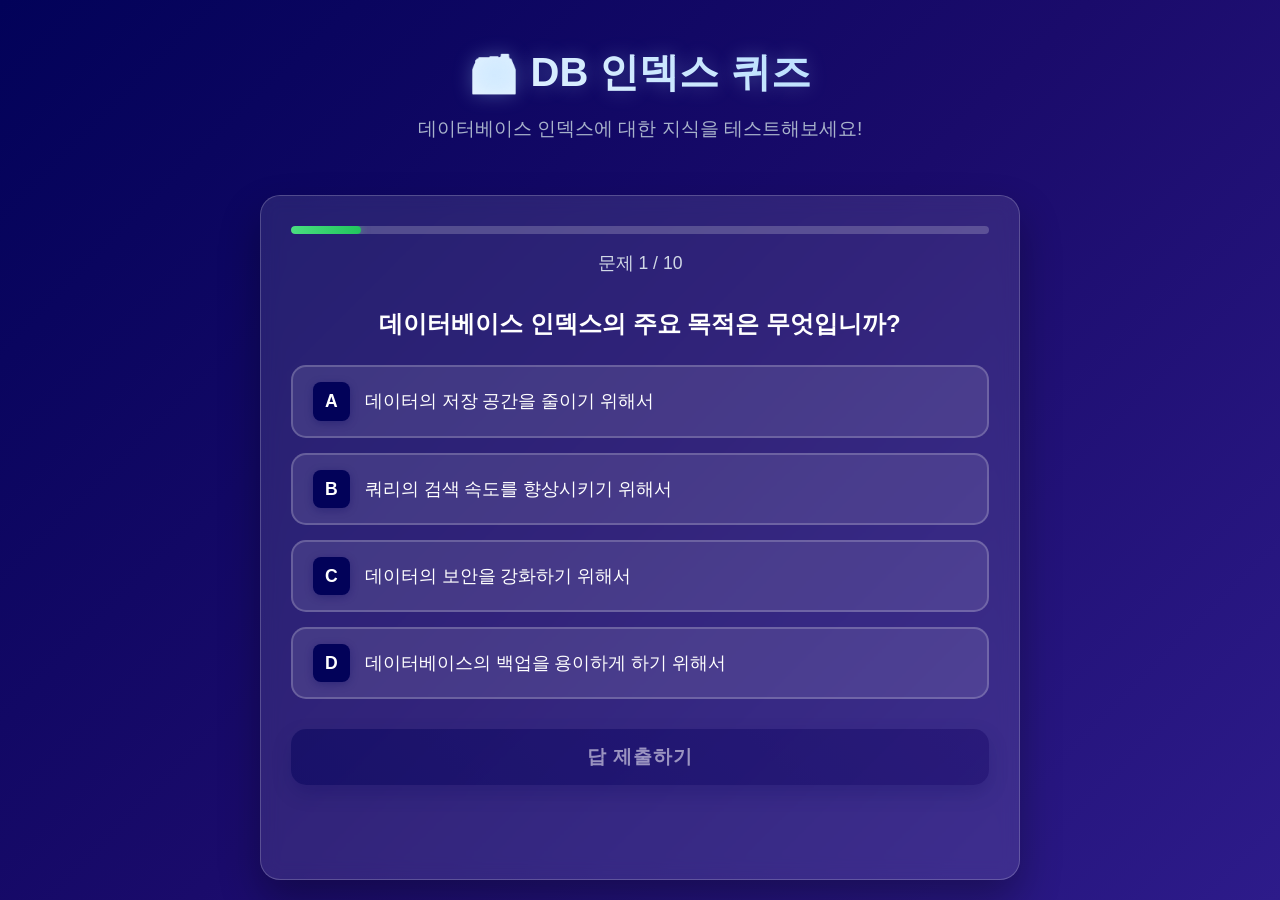
==== index.html @ 5eb00965 "Create DB index quiz web application with HTML, CSS, and JavaScript Co-authored-by: indexquizprod <i" ====
<!DOCTYPE html>
<html lang="ko">
<head>
    <meta charset="UTF-8">
    <meta name="viewport" content="width=device-width, initial-scale=1.0">
    <title>DB 인덱스 퀴즈</title>
    <link rel="stylesheet" href="style.css">
</head>
<body>
    <div class="container">
        <header>
            <h1>🗃️ DB 인덱스 퀴즈</h1>
            <p>데이터베이스 인덱스에 대한 지식을 테스트해보세요!</p>
        </header>

        <div class="quiz-container" id="quizContainer">
            <div class="quiz-header">
                <div class="progress-bar">
                    <div class="progress" id="progress"></div>
                </div>
                <p class="question-number">
                    문제 <span id="currentQuestion">1</span> / <span id="totalQuestions">10</span>
                </p>
            </div>

            <div class="question-container">
                <h2 id="questionText">질문이 여기에 표시됩니다...</h2>
                
                <div class="options" id="optionsContainer">
                    <!-- 선택지들이 동적으로 추가됩니다 -->
                </div>
                
                <button class="submit-btn" id="submitBtn" onclick="submitAnswer()">답 제출하기</button>
            </div>

            <div class="result-container" id="resultContainer" style="display: none;">
                <div class="result-message" id="resultMessage"></div>
                <div class="explanation" id="explanation"></div>
                <button class="next-btn" id="nextBtn" onclick="nextQuestion()">다음 문제</button>
            </div>
        </div>

        <div class="final-result" id="finalResult" style="display: none;">
            <h2>🎉 퀴즈 완료!</h2>
            <div class="score">
                <p>총 점수: <span id="finalScore">0</span> / <span id="finalTotal">10</span></p>
                <p class="score-percentage" id="scorePercentage">0%</p>
            </div>
            <button class="restart-btn" onclick="restartQuiz()">다시 시작</button>
        </div>
    </div>

    <script src="script.js"></script>
</body>
</html>
---- style.css ----
* {
    margin: 0;
    padding: 0;
    box-sizing: border-box;
}

body {
    font-family: 'Segoe UI', Tahoma, Geneva, Verdana, sans-serif;
    background: linear-gradient(135deg, #020259 0%, #1a0b6b 50%, #2d1b8a 100%);
    min-height: 100vh;
    color: #ffffff;
    line-height: 1.6;
}

.container {
    max-width: 800px;
    margin: 0 auto;
    padding: 20px;
    min-height: 100vh;
    display: flex;
    flex-direction: column;
}

header {
    text-align: center;
    margin-bottom: 30px;
    padding: 20px;
}

header h1 {
    font-size: 2.5rem;
    margin-bottom: 10px;
    background: linear-gradient(45deg, #ffffff, #a8d8ff);
    -webkit-background-clip: text;
    -webkit-text-fill-color: transparent;
    background-clip: text;
    text-shadow: 0 0 20px rgba(168, 216, 255, 0.3);
}

header p {
    font-size: 1.2rem;
    color: #b8c5d6;
    opacity: 0.9;
}

.quiz-container {
    background: rgba(255, 255, 255, 0.1);
    backdrop-filter: blur(10px);
    border-radius: 20px;
    padding: 30px;
    box-shadow: 0 20px 40px rgba(0, 0, 0, 0.3);
    border: 1px solid rgba(255, 255, 255, 0.2);
    flex: 1;
}

.quiz-header {
    margin-bottom: 30px;
}

.progress-bar {
    width: 100%;
    height: 8px;
    background: rgba(255, 255, 255, 0.2);
    border-radius: 4px;
    overflow: hidden;
    margin-bottom: 15px;
}

.progress {
    height: 100%;
    background: linear-gradient(90deg, #4ade80, #22c55e);
    border-radius: 4px;
    transition: width 0.3s ease;
    box-shadow: 0 0 10px rgba(74, 222, 128, 0.5);
}

.question-number {
    text-align: center;
    font-size: 1.1rem;
    color: #d1d9e6;
}

.question-container h2 {
    font-size: 1.5rem;
    margin-bottom: 25px;
    color: #ffffff;
    text-align: center;
    line-height: 1.4;
}

.options {
    margin-bottom: 30px;
}

.option {
    background: rgba(255, 255, 255, 0.1);
    border: 2px solid rgba(255, 255, 255, 0.2);
    border-radius: 15px;
    padding: 15px 20px;
    margin-bottom: 15px;
    cursor: pointer;
    transition: all 0.3s ease;
    display: flex;
    align-items: center;
    font-size: 1.1rem;
}

.option:hover {
    background: rgba(255, 255, 255, 0.2);
    border-color: rgba(255, 255, 255, 0.4);
    transform: translateY(-2px);
    box-shadow: 0 8px 25px rgba(0, 0, 0, 0.2);
}

.option.selected {
    background: rgba(74, 222, 128, 0.2);
    border-color: #4ade80;
    box-shadow: 0 0 20px rgba(74, 222, 128, 0.3);
}

.option.correct {
    background: rgba(34, 197, 94, 0.3);
    border-color: #22c55e;
    box-shadow: 0 0 20px rgba(34, 197, 94, 0.4);
}

.option.incorrect {
    background: rgba(239, 68, 68, 0.3);
    border-color: #ef4444;
    box-shadow: 0 0 20px rgba(239, 68, 68, 0.4);
}

.option.disabled {
    cursor: not-allowed;
    opacity: 0.6;
}

.option-label {
    font-weight: bold;
    margin-right: 15px;
    background: #020259;
    color: white;
    padding: 5px 12px;
    border-radius: 8px;
    min-width: 35px;
    text-align: center;
    box-shadow: 0 2px 8px rgba(2, 2, 89, 0.3);
}

.submit-btn, .next-btn, .restart-btn {
    width: 100%;
    padding: 15px;
    font-size: 1.2rem;
    font-weight: bold;
    border: none;
    border-radius: 15px;
    cursor: pointer;
    transition: all 0.3s ease;
    text-transform: uppercase;
    letter-spacing: 1px;
}

.submit-btn {
    background: linear-gradient(45deg, #020259, #1a0b6b);
    color: white;
    box-shadow: 0 8px 20px rgba(2, 2, 89, 0.4);
}

.submit-btn:hover {
    transform: translateY(-2px);
    box-shadow: 0 12px 30px rgba(2, 2, 89, 0.6);
}

.submit-btn:disabled {
    opacity: 0.5;
    cursor: not-allowed;
    transform: none;
}

.next-btn {
    background: linear-gradient(45deg, #4ade80, #22c55e);
    color: #020259;
    box-shadow: 0 8px 20px rgba(74, 222, 128, 0.4);
}

.next-btn:hover {
    transform: translateY(-2px);
    box-shadow: 0 12px 30px rgba(74, 222, 128, 0.6);
}

.restart-btn {
    background: linear-gradient(45deg, #f59e0b, #d97706);
    color: white;
    box-shadow: 0 8px 20px rgba(245, 158, 11, 0.4);
}

.restart-btn:hover {
    transform: translateY(-2px);
    box-shadow: 0 12px 30px rgba(245, 158, 11, 0.6);
}

.result-container {
    text-align: center;
    animation: fadeIn 0.5s ease;
}

.result-message {
    font-size: 1.5rem;
    font-weight: bold;
    margin-bottom: 20px;
    padding: 20px;
    border-radius: 15px;
    backdrop-filter: blur(10px);
}

.result-message.correct {
    background: rgba(34, 197, 94, 0.2);
    border: 2px solid #22c55e;
    color: #4ade80;
    box-shadow: 0 0 20px rgba(34, 197, 94, 0.3);
}

.result-message.incorrect {
    background: rgba(239, 68, 68, 0.2);
    border: 2px solid #ef4444;
    color: #fca5a5;
    box-shadow: 0 0 20px rgba(239, 68, 68, 0.3);
}

.explanation {
    background: rgba(255, 255, 255, 0.1);
    border-radius: 15px;
    padding: 20px;
    margin-bottom: 25px;
    text-align: left;
    line-height: 1.6;
    border: 1px solid rgba(255, 255, 255, 0.2);
}

.explanation h3 {
    color: #a8d8ff;
    margin-bottom: 10px;
    font-size: 1.2rem;
}

.final-result {
    text-align: center;
    animation: fadeIn 0.5s ease;
}

.final-result h2 {
    font-size: 2.2rem;
    margin-bottom: 30px;
    background: linear-gradient(45deg, #4ade80, #22c55e);
    -webkit-background-clip: text;
    -webkit-text-fill-color: transparent;
    background-clip: text;
}

.score {
    background: rgba(255, 255, 255, 0.1);
    border-radius: 20px;
    padding: 30px;
    margin-bottom: 30px;
    backdrop-filter: blur(10px);
    border: 1px solid rgba(255, 255, 255, 0.2);
}

.score p {
    font-size: 1.5rem;
    margin-bottom: 15px;
}

.score-percentage {
    font-size: 3rem !important;
    font-weight: bold;
    background: linear-gradient(45deg, #4ade80, #22c55e);
    -webkit-background-clip: text;
    -webkit-text-fill-color: transparent;
    background-clip: text;
    text-shadow: 0 0 20px rgba(74, 222, 128, 0.3);
}

@keyframes fadeIn {
    from {
        opacity: 0;
        transform: translateY(20px);
    }
    to {
        opacity: 1;
        transform: translateY(0);
    }
}

/* 반응형 디자인 */
@media (max-width: 768px) {
    .container {
        padding: 15px;
    }
    
    header h1 {
        font-size: 2rem;
    }
    
    .quiz-container {
        padding: 20px;
    }
    
    .option {
        padding: 12px 15px;
        font-size: 1rem;
    }
    
    .option-label {
        padding: 4px 10px;
        min-width: 30px;
        font-size: 0.9rem;
    }
    
    .submit-btn, .next-btn, .restart-btn {
        font-size: 1.1rem;
        padding: 12px;
    }
}
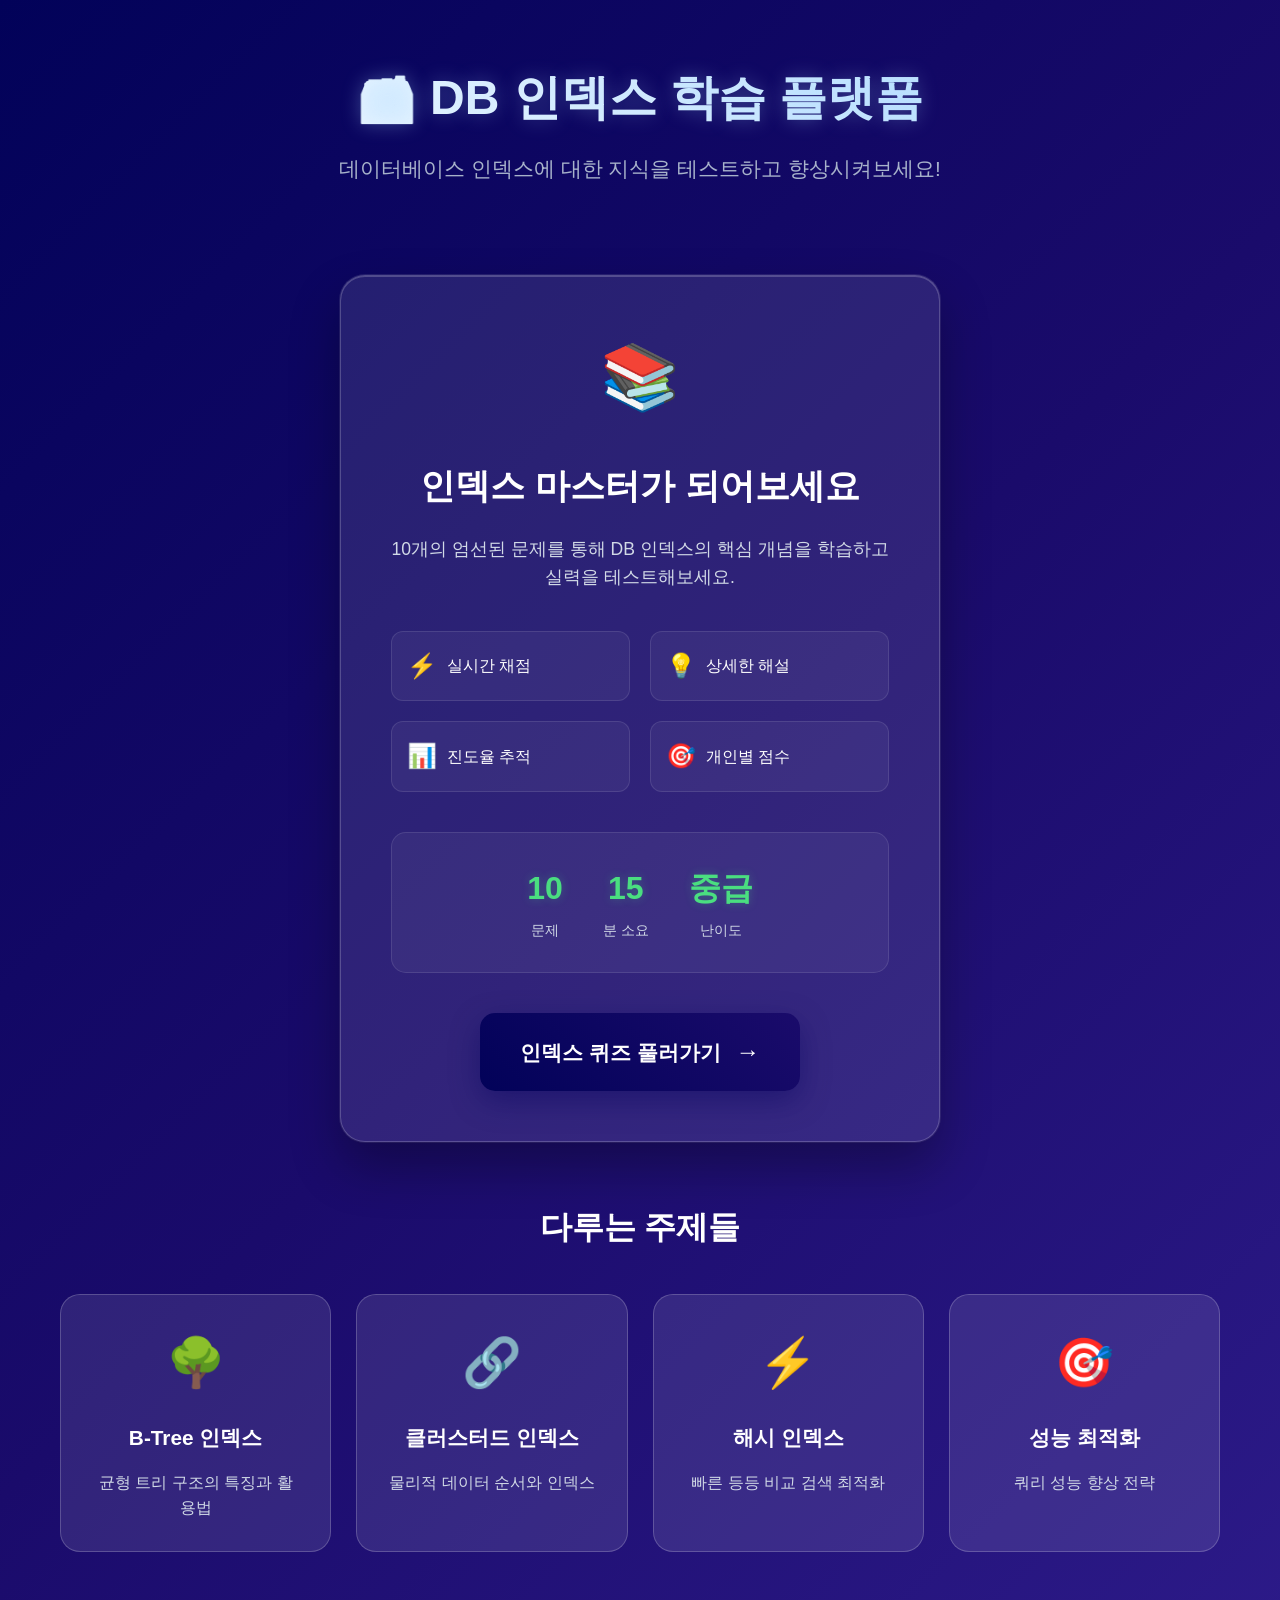
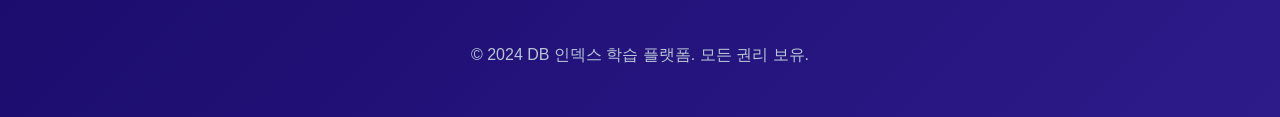
==== commit df0b64a2: "Refactor homepage, add quiz features, and improve UI/UX design Co-authored-by: indexquizprod <indexq" ====
--- a/index.html
+++ b/index.html
@@ -1,55 +1,98 @@
 <!DOCTYPE html>
-<html lang="ko">
+<html lang="ko" xmlns:th="http://www.thymeleaf.org">
 <head>
     <meta charset="UTF-8">
     <meta name="viewport" content="width=device-width, initial-scale=1.0">
-    <title>DB 인덱스 퀴즈</title>
-    <link rel="stylesheet" href="style.css">
+    <title>DB 인덱스 퀴즈 사이트</title>
+    <link rel="stylesheet" href="home-style.css">
 </head>
 <body>
     <div class="container">
         <header>
-            <h1>🗃️ DB 인덱스 퀴즈</h1>
-            <p>데이터베이스 인덱스에 대한 지식을 테스트해보세요!</p>
+            <h1>🗃️ DB 인덱스 학습 플랫폼</h1>
+            <p>데이터베이스 인덱스에 대한 지식을 테스트하고 향상시켜보세요!</p>
         </header>
 
-        <div class="quiz-container" id="quizContainer">
-            <div class="quiz-header">
-                <div class="progress-bar">
-                    <div class="progress" id="progress"></div>
+        <div class="main-content">
+            <div class="hero-section">
+                <div class="hero-card">
+                    <div class="icon">📚</div>
+                    <h2>인덱스 마스터가 되어보세요</h2>
+                    <p>10개의 엄선된 문제를 통해 DB 인덱스의 핵심 개념을 학습하고 실력을 테스트해보세요.</p>
+                    
+                    <div class="features">
+                        <div class="feature">
+                            <span class="feature-icon">⚡</span>
+                            <span>실시간 채점</span>
+                        </div>
+                        <div class="feature">
+                            <span class="feature-icon">💡</span>
+                            <span>상세한 해설</span>
+                        </div>
+                        <div class="feature">
+                            <span class="feature-icon">📊</span>
+                            <span>진도율 추적</span>
+                        </div>
+                        <div class="feature">
+                            <span class="feature-icon">🎯</span>
+                            <span>개인별 점수</span>
+                        </div>
+                    </div>
+
+                    <div class="quiz-info">
+                        <div class="info-item">
+                            <strong th:text="${totalQuestions ?: 10}">10</strong>
+                            <span>문제</span>
+                        </div>
+                        <div class="info-item">
+                            <strong>15</strong>
+                            <span>분 소요</span>
+                        </div>
+                        <div class="info-item">
+                            <strong>중급</strong>
+                            <span>난이도</span>
+                        </div>
+                    </div>
+
+                    <a href="quiz.html" class="start-quiz-btn">
+                        <span>인덱스 퀴즈 풀러가기</span>
+                        <span class="btn-arrow">→</span>
+                    </a>
                 </div>
-                <p class="question-number">
-                    문제 <span id="currentQuestion">1</span> / <span id="totalQuestions">10</span>
-                </p>
             </div>
 
-            <div class="question-container">
-                <h2 id="questionText">질문이 여기에 표시됩니다...</h2>
-                
-                <div class="options" id="optionsContainer">
-                    <!-- 선택지들이 동적으로 추가됩니다 -->
+            <div class="topics-section">
+                <h3>다루는 주제들</h3>
+                <div class="topics-grid">
+                    <div class="topic-card">
+                        <div class="topic-icon">🌳</div>
+                        <h4>B-Tree 인덱스</h4>
+                        <p>균형 트리 구조의 특징과 활용법</p>
+                    </div>
+                    <div class="topic-card">
+                        <div class="topic-icon">🔗</div>
+                        <h4>클러스터드 인덱스</h4>
+                        <p>물리적 데이터 순서와 인덱스</p>
+                    </div>
+                    <div class="topic-card">
+                        <div class="topic-icon">⚡</div>
+                        <h4>해시 인덱스</h4>
+                        <p>빠른 등등 비교 검색 최적화</p>
+                    </div>
+                    <div class="topic-card">
+                        <div class="topic-icon">🎯</div>
+                        <h4>성능 최적화</h4>
+                        <p>쿼리 성능 향상 전략</p>
+                    </div>
                 </div>
-                
-                <button class="submit-btn" id="submitBtn" onclick="submitAnswer()">답 제출하기</button>
-            </div>
-
-            <div class="result-container" id="resultContainer" style="display: none;">
-                <div class="result-message" id="resultMessage"></div>
-                <div class="explanation" id="explanation"></div>
-                <button class="next-btn" id="nextBtn" onclick="nextQuestion()">다음 문제</button>
             </div>
         </div>
 
-        <div class="final-result" id="finalResult" style="display: none;">
-            <h2>🎉 퀴즈 완료!</h2>
-            <div class="score">
-                <p>총 점수: <span id="finalScore">0</span> / <span id="finalTotal">10</span></p>
-                <p class="score-percentage" id="scorePercentage">0%</p>
-            </div>
-            <button class="restart-btn" onclick="restartQuiz()">다시 시작</button>
-        </div>
+        <footer>
+            <p>© 2024 DB 인덱스 학습 플랫폼. 모든 권리 보유.</p>
+        </footer>
     </div>
 
-    <script src="script.js"></script>
+    <script src="home-script.js"></script>
 </body>
 </html>
--- a/home-style.css
+++ b/home-style.css
@@ -0,0 +1,415 @@
+* {
+    margin: 0;
+    padding: 0;
+    box-sizing: border-box;
+}
+
+body {
+    font-family: 'Segoe UI', Tahoma, Geneva, Verdana, sans-serif;
+    background: linear-gradient(135deg, #020259 0%, #1a0b6b 50%, #2d1b8a 100%);
+    min-height: 100vh;
+    color: #ffffff;
+    line-height: 1.6;
+}
+
+.container {
+    max-width: 1200px;
+    margin: 0 auto;
+    padding: 20px;
+    min-height: 100vh;
+    display: flex;
+    flex-direction: column;
+}
+
+header {
+    text-align: center;
+    margin-bottom: 50px;
+    padding: 40px 20px;
+    animation: fadeInDown 1s ease;
+}
+
+header h1 {
+    font-size: 3rem;
+    margin-bottom: 15px;
+    background: linear-gradient(45deg, #ffffff, #a8d8ff);
+    -webkit-background-clip: text;
+    -webkit-text-fill-color: transparent;
+    background-clip: text;
+    text-shadow: 0 0 20px rgba(168, 216, 255, 0.3);
+}
+
+header p {
+    font-size: 1.3rem;
+    color: #b8c5d6;
+    opacity: 0.9;
+}
+
+.main-content {
+    flex: 1;
+    display: flex;
+    flex-direction: column;
+    gap: 60px;
+}
+
+.hero-section {
+    display: flex;
+    justify-content: center;
+    animation: fadeInUp 1s ease 0.3s both;
+}
+
+.hero-card {
+    background: rgba(255, 255, 255, 0.1);
+    backdrop-filter: blur(15px);
+    border-radius: 25px;
+    padding: 50px;
+    max-width: 600px;
+    width: 100%;
+    text-align: center;
+    box-shadow: 
+        0 25px 50px rgba(0, 0, 0, 0.3),
+        0 0 0 1px rgba(255, 255, 255, 0.1),
+        inset 0 1px 0 rgba(255, 255, 255, 0.2);
+    border: 1px solid rgba(255, 255, 255, 0.2);
+    position: relative;
+    overflow: hidden;
+}
+
+.hero-card::before {
+    content: '';
+    position: absolute;
+    top: 0;
+    left: -100%;
+    width: 100%;
+    height: 100%;
+    background: linear-gradient(90deg, transparent, rgba(255, 255, 255, 0.1), transparent);
+    transition: left 0.5s;
+}
+
+.hero-card:hover::before {
+    left: 100%;
+}
+
+.icon {
+    font-size: 4rem;
+    margin-bottom: 30px;
+    animation: bounce 2s infinite;
+}
+
+.hero-card h2 {
+    font-size: 2.2rem;
+    margin-bottom: 20px;
+    color: #ffffff;
+}
+
+.hero-card > p {
+    font-size: 1.1rem;
+    color: #d1d9e6;
+    margin-bottom: 40px;
+}
+
+.features {
+    display: grid;
+    grid-template-columns: repeat(2, 1fr);
+    gap: 20px;
+    margin-bottom: 40px;
+}
+
+.feature {
+    display: flex;
+    align-items: center;
+    gap: 10px;
+    padding: 15px;
+    background: rgba(255, 255, 255, 0.05);
+    border-radius: 12px;
+    border: 1px solid rgba(255, 255, 255, 0.1);
+    transition: all 0.3s ease;
+}
+
+.feature:hover {
+    background: rgba(255, 255, 255, 0.1);
+    transform: translateY(-2px);
+}
+
+.feature-icon {
+    font-size: 1.5rem;
+}
+
+.quiz-info {
+    display: flex;
+    justify-content: center;
+    gap: 40px;
+    margin-bottom: 40px;
+    padding: 30px;
+    background: rgba(255, 255, 255, 0.05);
+    border-radius: 15px;
+    border: 1px solid rgba(255, 255, 255, 0.1);
+}
+
+.info-item {
+    text-align: center;
+    display: flex;
+    flex-direction: column;
+    gap: 5px;
+}
+
+.info-item strong {
+    font-size: 2rem;
+    color: #4ade80;
+    text-shadow: 0 0 10px rgba(74, 222, 128, 0.3);
+}
+
+.info-item span {
+    color: #d1d9e6;
+    font-size: 0.9rem;
+}
+
+.start-quiz-btn {
+    display: inline-flex;
+    align-items: center;
+    gap: 15px;
+    background: linear-gradient(45deg, #020259, #1a0b6b);
+    color: white;
+    text-decoration: none;
+    padding: 20px 40px;
+    border-radius: 15px;
+    font-size: 1.3rem;
+    font-weight: bold;
+    transition: all 0.4s cubic-bezier(0.4, 0, 0.2, 1);
+    box-shadow: 0 10px 30px rgba(2, 2, 89, 0.4);
+    position: relative;
+    overflow: hidden;
+}
+
+.start-quiz-btn::before {
+    content: '';
+    position: absolute;
+    top: 0;
+    left: -100%;
+    width: 100%;
+    height: 100%;
+    background: linear-gradient(90deg, transparent, rgba(255, 255, 255, 0.2), transparent);
+    transition: left 0.5s;
+}
+
+.start-quiz-btn:hover::before {
+    left: 100%;
+}
+
+.start-quiz-btn:hover {
+    transform: translateY(-3px) scale(1.02);
+    box-shadow: 0 15px 40px rgba(2, 2, 89, 0.6);
+}
+
+.btn-arrow {
+    font-size: 1.5rem;
+    transition: transform 0.3s ease;
+}
+
+.start-quiz-btn:hover .btn-arrow {
+    transform: translateX(5px);
+}
+
+.topics-section {
+    animation: fadeInUp 1s ease 0.6s both;
+}
+
+.topics-section h3 {
+    text-align: center;
+    font-size: 2rem;
+    margin-bottom: 40px;
+    color: #ffffff;
+}
+
+.topics-grid {
+    display: grid;
+    grid-template-columns: repeat(auto-fit, minmax(250px, 1fr));
+    gap: 25px;
+}
+
+.topic-card {
+    background: rgba(255, 255, 255, 0.1);
+    backdrop-filter: blur(10px);
+    border-radius: 20px;
+    padding: 30px;
+    text-align: center;
+    border: 1px solid rgba(255, 255, 255, 0.2);
+    transition: all 0.4s cubic-bezier(0.4, 0, 0.2, 1);
+    position: relative;
+    overflow: hidden;
+}
+
+.topic-card::before {
+    content: '';
+    position: absolute;
+    top: 0;
+    left: -100%;
+    width: 100%;
+    height: 100%;
+    background: linear-gradient(90deg, transparent, rgba(255, 255, 255, 0.1), transparent);
+    transition: left 0.5s;
+}
+
+.topic-card:hover::before {
+    left: 100%;
+}
+
+.topic-card:hover {
+    transform: translateY(-5px);
+    background: rgba(255, 255, 255, 0.15);
+    box-shadow: 0 20px 40px rgba(0, 0, 0, 0.2);
+}
+
+.topic-icon {
+    font-size: 3rem;
+    margin-bottom: 20px;
+    animation: float 3s ease-in-out infinite;
+}
+
+.topic-card h4 {
+    font-size: 1.3rem;
+    margin-bottom: 15px;
+    color: #ffffff;
+}
+
+.topic-card p {
+    color: #d1d9e6;
+    font-size: 1rem;
+}
+
+footer {
+    text-align: center;
+    padding: 30px;
+    margin-top: 60px;
+    color: #b8c5d6;
+    opacity: 0.8;
+    animation: fadeIn 1s ease 1s both;
+}
+
+/* 애니메이션 */
+@keyframes fadeInDown {
+    from {
+        opacity: 0;
+        transform: translateY(-30px);
+    }
+    to {
+        opacity: 1;
+        transform: translateY(0);
+    }
+}
+
+@keyframes fadeInUp {
+    from {
+        opacity: 0;
+        transform: translateY(30px);
+    }
+    to {
+        opacity: 1;
+        transform: translateY(0);
+    }
+}
+
+@keyframes fadeIn {
+    from {
+        opacity: 0;
+    }
+    to {
+        opacity: 1;
+    }
+}
+
+@keyframes bounce {
+    0%, 20%, 50%, 80%, 100% {
+        transform: translateY(0);
+    }
+    40% {
+        transform: translateY(-10px);
+    }
+    60% {
+        transform: translateY(-5px);
+    }
+}
+
+@keyframes float {
+    0%, 100% {
+        transform: translateY(0px);
+    }
+    50% {
+        transform: translateY(-10px);
+    }
+}
+
+/* 반응형 디자인 */
+@media (max-width: 768px) {
+    header h1 {
+        font-size: 2.2rem;
+    }
+    
+    .hero-card {
+        padding: 30px 25px;
+        margin: 0 10px;
+    }
+    
+    .features {
+        grid-template-columns: 1fr;
+        gap: 15px;
+    }
+    
+    .quiz-info {
+        flex-direction: column;
+        gap: 20px;
+        text-align: center;
+    }
+    
+    .start-quiz-btn {
+        font-size: 1.1rem;
+        padding: 15px 30px;
+    }
+    
+    .topics-grid {
+        grid-template-columns: 1fr;
+        gap: 20px;
+    }
+    
+    .topic-card {
+        padding: 25px 20px;
+    }
+}
+
+@media (max-width: 480px) {
+    .container {
+        padding: 15px;
+    }
+    
+    header {
+        margin-bottom: 30px;
+        padding: 20px 10px;
+    }
+    
+    header h1 {
+        font-size: 1.8rem;
+    }
+    
+    header p {
+        font-size: 1.1rem;
+    }
+    
+    .hero-card {
+        padding: 25px 20px;
+    }
+    
+    .hero-card h2 {
+        font-size: 1.8rem;
+    }
+    
+    .main-content {
+        gap: 40px;
+    }
+    
+    .quiz-info {
+        padding: 20px;
+    }
+    
+    .info-item strong {
+        font-size: 1.5rem;
+    }
+}
